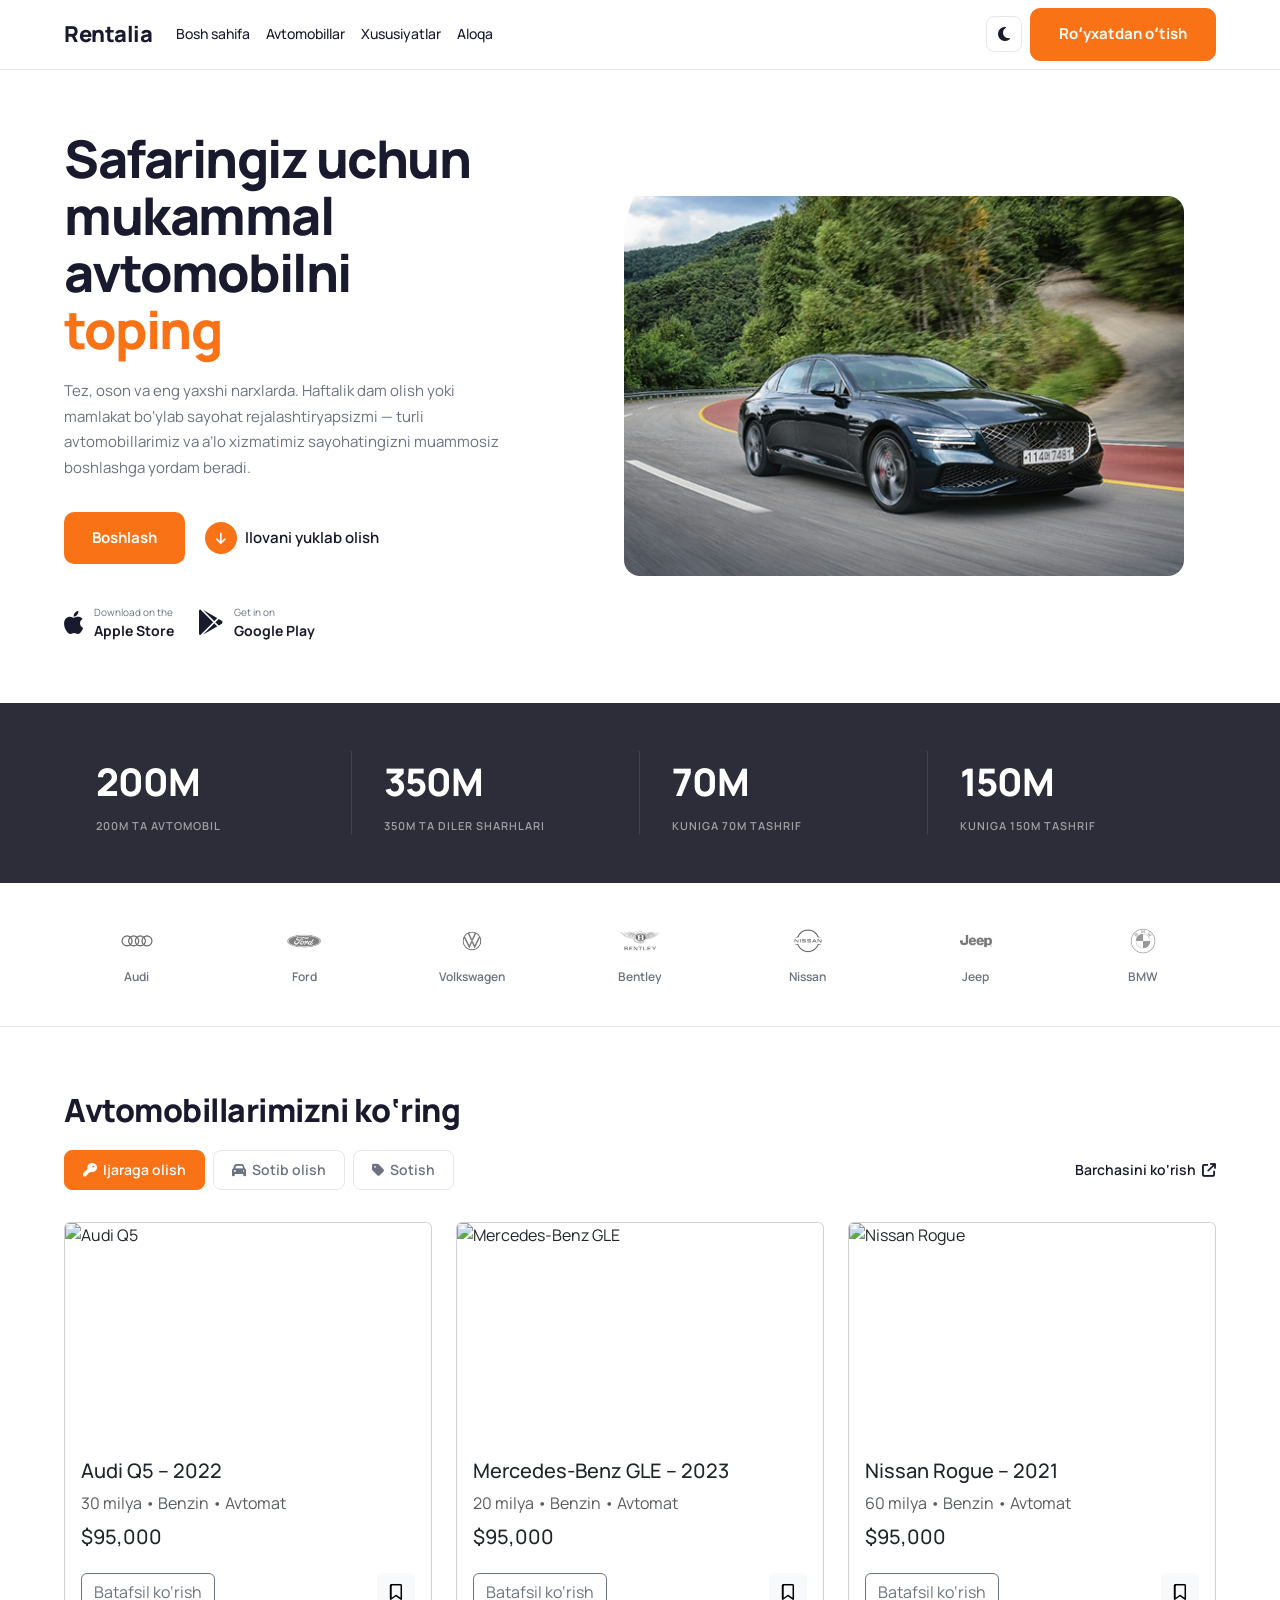
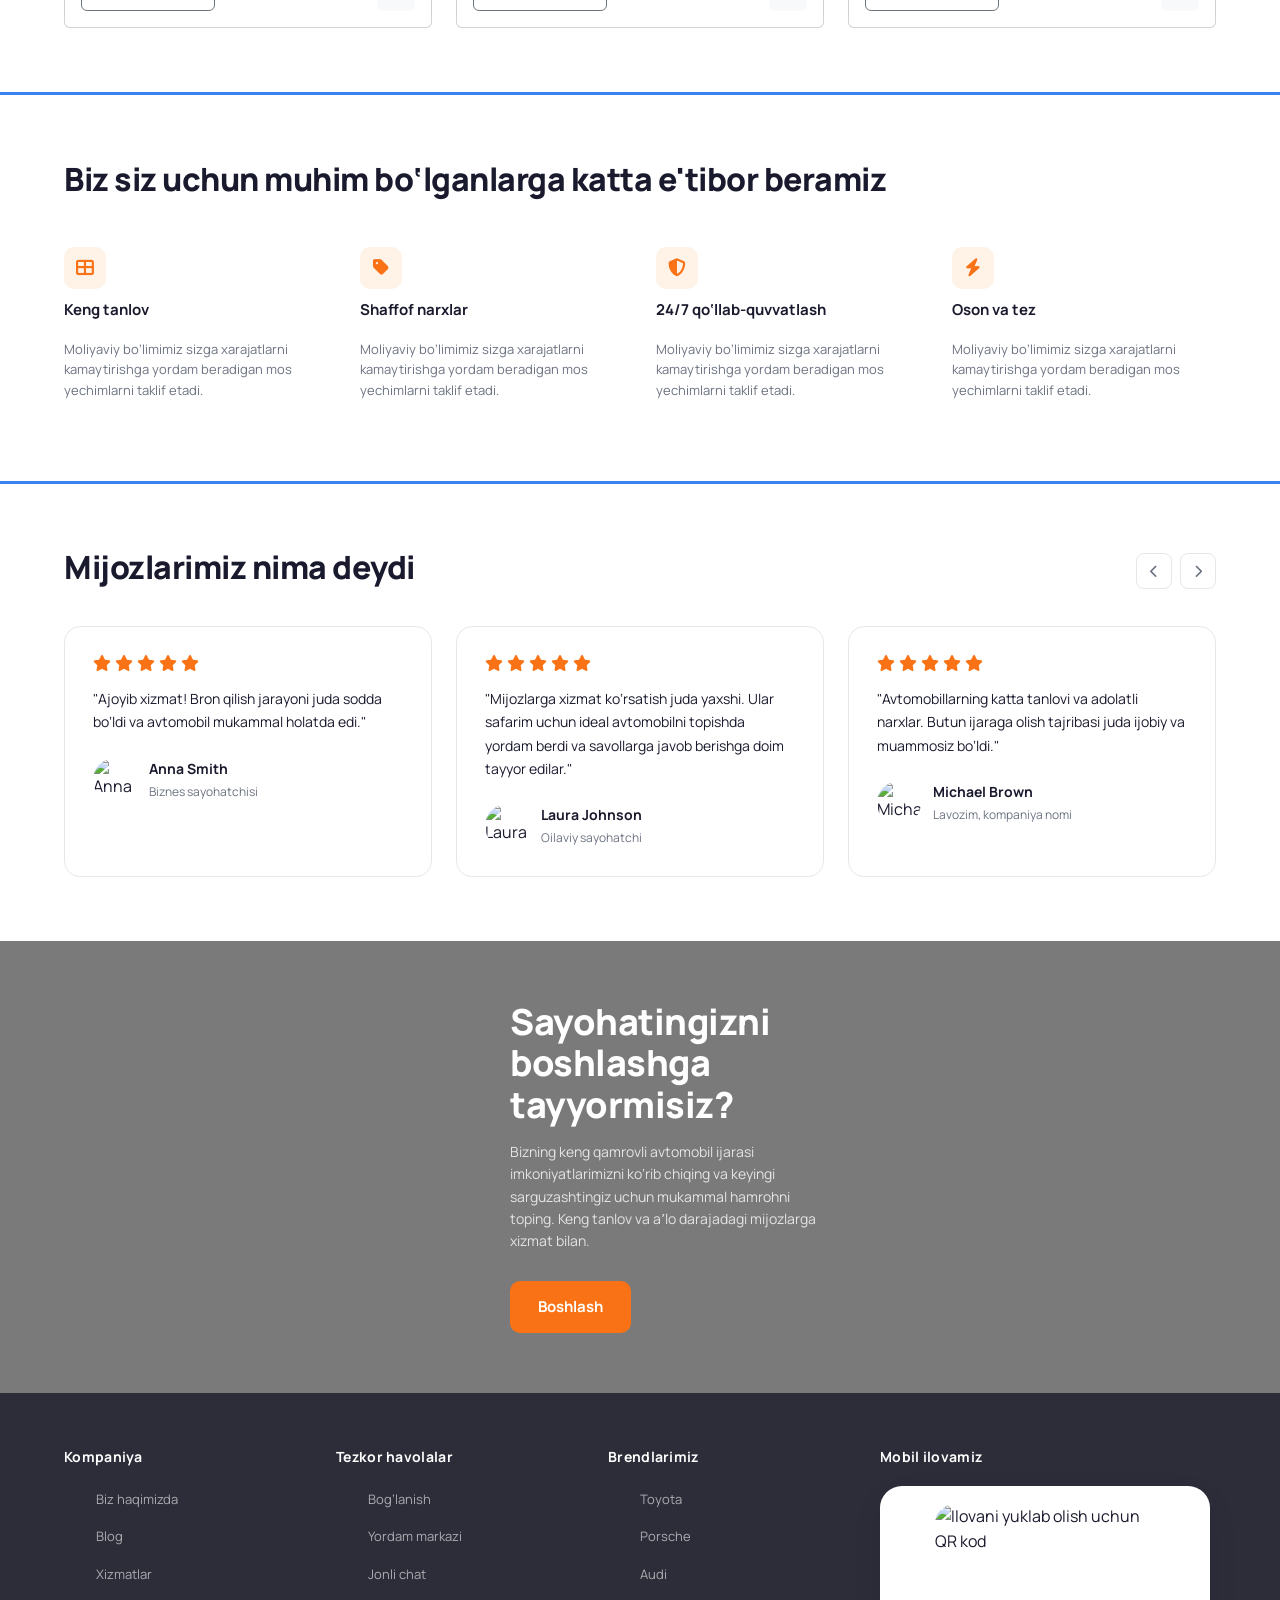
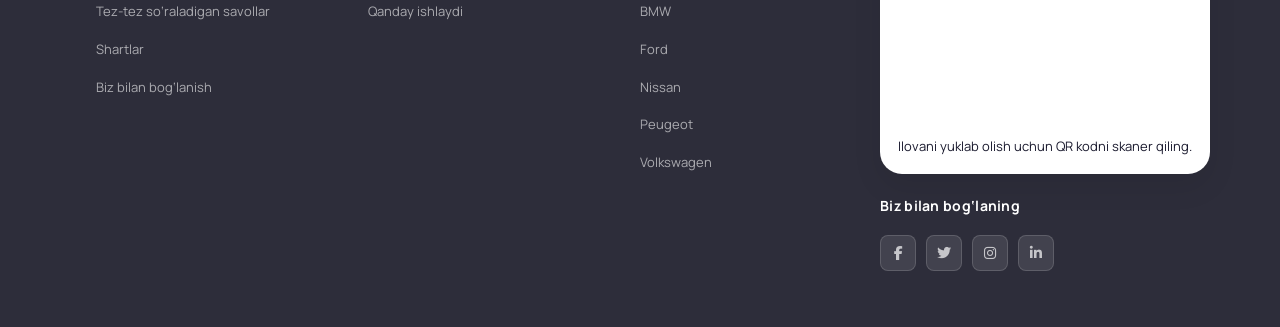
==== index.html @ aaf133b7 "Initial commit: Rentalia website with dark/light mode" ====
<!DOCTYPE html>
<html lang="uz">

<head>
  <meta charset="UTF-8" />
  <meta name="viewport" content="width=device-width, initial-scale=1.0" />
  <title>Rentalia — Safaringiz uchun mukammal avtomobilni toping</title>
  <link rel="stylesheet" href="https://cdn.jsdelivr.net/npm/bootstrap@5.3.2/dist/css/bootstrap.min.css" />
  <link href="https://fonts.googleapis.com/css2?family=Manrope:wght@400;500;600;700;800&display=swap"
    rel="stylesheet" />
  <link rel="stylesheet" href="https://cdnjs.cloudflare.com/ajax/libs/font-awesome/6.5.0/css/all.min.css" />
  <link rel="stylesheet" href="./main.css" />
  <script>
    (function () {
      var t = localStorage.getItem('theme') || 'light';
      document.documentElement.setAttribute('data-theme', t);
    })();
  </script>
</head>

<body>


  <nav class="navbar navbar-expand-lg navbar-light bg-white sticky-top">
    <div class="container nav-container">
      <a class="navbar-brand logo" href="./index.html">Rentalia</a>
      <button class="navbar-toggler" type="button" data-bs-toggle="collapse" data-bs-target="#mainNavbar"
        aria-controls="mainNavbar" aria-expanded="false" aria-label="Toggle navigation">
        <span class="navbar-toggler-icon"></span>
      </button>

      <div class="collapse navbar-collapse" id="mainNavbar">
        <ul class="navbar-nav me-auto mb-2 mb-lg-0">
          <li class="nav-item"><a class="nav-link" href="#">Bosh sahifa</a></li>
          <li class="nav-item"><a class="nav-link" href="#">Avtomobillar</a></li>
          <li class="nav-item"><a class="nav-link" href="#">Xususiyatlar</a></li>
          <li class="nav-item"><a class="nav-link" href="#">Aloqa</a></li>
        </ul>
        <div class="d-flex align-items-center gap-2">
          <button id="themeToggle" class="theme-toggle" aria-label="Mavzuni o'zgartirish">
            <i class="fas fa-moon"></i>
          </button>
          <a href="./register.html" class="btn btn-primary btn-signup">Roʻyxatdan oʻtish</a>
        </div>
      </div>
    </div>
  </nav>

  <section class="hero">
    <div class="hero-container">

      <div class="hero-text">
        <h1>Safaringiz uchun<br />mukammal avtomobilni<br /><span>toping</span></h1>
        <p>Tez, oson va eng yaxshi narxlarda. Haftalik dam olish yoki mamlakat bo‘ylab sayohat rejalashtiryapsizmi —
          turli
          avtomobillarimiz va a’lo xizmatimiz sayohatingizni muammosiz boshlashga yordam beradi.</p>
        <div class="hero-btns">
          <a href="#" class="btn-primary">Boshlash</a>
          <a href="#" class="btn-ghost"><i class="fas fa-arrow-down"></i> Ilovani yuklab olish</a>
        </div>
        <div class="store-badges">
          <a href="#" class="store-badge">
            <i class="fab fa-apple"></i>
            <div>
              <span class="badge-small">Download on the</span>
              <span class="badge-big">Apple Store</span>
            </div>
          </a>
          <a href="#" class="store-badge">
            <i class="fab fa-google-play"></i>
            <div>
              <span class="badge-small">Get in on</span>
              <span class="badge-big">Google Play</span>
            </div>
          </a>
        </div>
      </div>
      <div class="hero-image">
        <img src="./Hero Image.png" alt="Car on road" />
      </div>
    </div>
  </section>


  <section class="stats">
    <div class="stats-container">
      <div class="stat-item">

        <span class="stat-num">200M</span>
        <span class="stat-label">200M ta avtomobil</span>
      </div>
      <div class="stat-item">
        <span class="stat-num">350M</span>
        <span class="stat-label">350M ta diler sharhlari</span>
      </div>
      <div class="stat-item">
        <span class="stat-num">70M</span>
        <span class="stat-label">Kuniga 70M tashrif</span>
      </div>
      <div class="stat-item">
        <span class="stat-num">150M</span>
        <span class="stat-label">Kuniga 150M tashrif</span>
      </div>
    </div>
  </section>


  <section class="brands">
    <div class="brands-container">
      <div class="brand-item">
        <img src="./brand1.jpg (3).png" alt="Audi" />
        <span>Audi</span>
      </div>
      <div class="brand-item">
        <img src="./brand3.jpg.png" alt="Ford" />
        <span>Ford</span>
      </div>
     
      <div class="brand-item">
        <img src="./brand6.jpg.png" alt="Volkswagen" />
        <span>Volkswagen</span>
      </div>
      <div class="brand-item">
        <img src="./brand7.jpg.png" alt="Bentley" />
        <span>Bentley</span>
      </div>
      <div class="brand-item">
        <img src="./brand8.jpg.png" alt="Nissan" />
        <span>Nissan</span>
      </div>
      <div class="brand-item">
        <img src="./brand9.jpg.png" alt="Jeep" />
        <span>Jeep</span>
      </div>
      <div class="brand-item">
        <img src="./brand2.jpg.png" alt="BMW" />
        <span>BMW</span>
      </div>
    </div>
  </section>

  <section class="vehicles">
    <div class="vehicles-container">
      <div class="vehicles-header">
        <h2>Avtomobillarimizni ko‘ring</h2>
        <div class="vehicles-controls">
          <div class="tab-group">
            <button class="tab active"><i class="fas fa-key"></i> Ijaraga olish</button>
            <button class="tab"><i class="fas fa-car"></i> Sotib olish</button>
            <button class="tab"><i class="fas fa-tag"></i> Sotish</button>
          </div>
          <a href="#" class="view-all">Barchasini ko‘rish <i class="fas fa-arrow-up-right-from-square"></i></a>
        </div>
      </div>

      <div id="carsCarousel" class="carousel slide" data-bs-ride="carousel">
        <div class="carousel-inner">
          <div class="carousel-item active">
            <div class="row gx-4">
              <div class="col-md-4">
                <div class="card">
                  <img src="https://images.unsplash.com/photo-1541899481282-d53bffe3c35d?w=800&q=80"
                    class="card-img-top" alt="Audi Q5">
                  <div class="card-body">
                    <h5 class="card-title">Audi Q5 – 2022</h5>
                    <p class="text-muted mb-2">30 milya • Benzin • Avtomat</p>
                    <p class="h5 text-dark">$95,000</p>
                    <div class="d-flex justify-content-between align-items-center mt-3 card-actions">
                      <button class="btn btn-outline-secondary" data-bs-toggle="modal"
                        data-bs-target="#modal-car-1">Batafsil ko‘rish</button>
                      <button class="btn btn-light"><i class="far fa-bookmark"></i></button>
                    </div>
                  </div>
                </div>
              </div>
              <div class="col-md-4">
                <div class="card">
                  <img src="https://images.unsplash.com/photo-1555215695-3004980ad54e?w=800&q=80" class="card-img-top"
                    alt="Mercedes-Benz GLE">
                  <div class="card-body">
                    <h5 class="card-title">Mercedes-Benz GLE – 2023</h5>
                    <p class="text-muted mb-2">20 milya • Benzin • Avtomat</p>
                    <p class="h5 text-dark">$95,000</p>
                    <div class="d-flex justify-content-between align-items-center mt-3 card-actions">
                      <button class="btn btn-outline-secondary" data-bs-toggle="modal"
                        data-bs-target="#modal-car-2">Batafsil ko‘rish</button>
                      <button class="btn btn-light"><i class="far fa-bookmark"></i></button>
                    </div>
                  </div>
                </div>
              </div>
              <div class="col-md-4">
                <div class="card">
                  <img src="https://images.unsplash.com/photo-1609521263047-f8f205293f24?w=800&q=80"
                    class="card-img-top" alt="Nissan Rogue">
                  <div class="card-body">
                    <h5 class="card-title">Nissan Rogue – 2021</h5>
                    <p class="text-muted mb-2">60 milya • Benzin • Avtomat</p>
                    <p class="h5 text-dark">$95,000</p>
                    <div class="d-flex justify-content-between align-items-center mt-3 card-actions">
                      <button class="btn btn-outline-secondary" data-bs-toggle="modal"
                        data-bs-target="#modal-car-3">Batafsil ko‘rish</button>
                      <button class="btn btn-light"><i class="far fa-bookmark"></i></button>
                    </div>
                  </div>
                </div>
              </div>
            </div>
          </div>

          <div class="carousel-item">
            <div class="row gx-4">
              <div class="col-md-4">
                <div class="card">
                  <img src="https://images.unsplash.com/photo-1580273916550-e323be2ae537?w=800&q=80"
                    class="card-img-top" alt="Honda Civic">
                  <div class="card-body">
                    <h5 class="card-title">Honda Civic – 2022</h5>
                    <p class="text-muted mb-2">20 milya • Benzin • Avtomat</p>
                    <p class="h5 text-dark">$95,000</p>
                    <div class="d-flex justify-content-between align-items-center mt-3 card-actions">
                      <button class="btn btn-outline-secondary" data-bs-toggle="modal"
                        data-bs-target="#modal-car-4">Batafsil ko‘rish</button>
                      <button class="btn btn-light"><i class="far fa-bookmark"></i></button>
                    </div>
                  </div>
                </div>
              </div>
              <div class="col-md-4">
                <div class="card">
                  <img src="https://images.unsplash.com/photo-1533473359331-0135ef1b58bf?w=800&q=80"
                    class="card-img-top" alt="Mazda CX-5">
                  <div class="card-body">
                    <h5 class="card-title">Mazda CX-5 – 2022</h5>
                    <p class="text-muted mb-2">50 milya • Benzin • Avtomat</p>
                    <p class="h5 text-dark">$95,000</p>
                    <div class="d-flex justify-content-between align-items-center mt-3 card-actions">
                      <button class="btn btn-outline-secondary" data-bs-toggle="modal"
                        data-bs-target="#modal-car-5">Batafsil ko‘rish</button>
                      <button class="btn btn-light"><i class="far fa-bookmark"></i></button>
                    </div>
                  </div>
                </div>
              </div>
              <div class="col-md-4">
                <div class="card">
                  <img src="https://images.unsplash.com/photo-1494976388531-d1058494cdd8?w=800&q=80"
                    class="card-img-top" alt="Ford Mustang">
                  <div class="card-body">
                    <h5 class="card-title">Ford Mustang – 2023</h5>
                    <p class="text-muted mb-2">30 milya • Benzin • Avtomat</p>
                    <p class="h5 text-dark">$95,000</p>
                    <div class="d-flex justify-content-between align-items-center mt-3 card-actions">
                      <button class="btn btn-outline-secondary" data-bs-toggle="modal"
                        data-bs-target="#modal-car-6">Batafsil ko‘rish</button>
                      <button class="btn btn-light"><i class="far fa-bookmark"></i></button>
                    </div>
                  </div>
                </div>
              </div>
            </div>
          </div>
        </div>
        <button class="carousel-control-prev" type="button" data-bs-target="#carsCarousel" data-bs-slide="prev">
          <span class="carousel-control-prev-icon" aria-hidden="true"></span>
          <span class="visually-hidden">Oldingi</span>
        </button>
        <button class="carousel-control-next" type="button" data-bs-target="#carsCarousel" data-bs-slide="next">
          <span class="carousel-control-next-icon" aria-hidden="true"></span>
          <span class="visually-hidden">Keyingi</span>
        </button>
      </div>

      <!-- Modals for car details -->
      <div class="modal fade" id="modal-car-1" tabindex="-1" aria-hidden="true">
        <div class="modal-dialog modal-dialog-centered">
          <div class="modal-content">
            <div class="modal-header">
              <h5 class="modal-title">Audi Q5 – 2022</h5>
              <button type="button" class="btn-close" data-bs-dismiss="modal" aria-label="Close"></button>
            </div>
            <div class="modal-body">
              <img src="https://images.unsplash.com/photo-1541899481282-d53bffe3c35d?w=1200&q=80" class="img-fluid mb-3"
                alt="Audi Q5">
              <p>[Avtomobil] haqida batafsil ma'lumot. Xususiyatlari, texnik tavsifi va ijaraga/ narxga oid variantlar
                bu yerga joylashtiriladi.</p>
            </div>
            <div class="modal-footer">
              <button type="button" class="btn btn-secondary" data-bs-dismiss="modal">Yopish</button>
              <a href="#" class="btn btn-primary">Hoziroq bron qiling</a>
            </div>
          </div>
        </div>
      </div>

      <div class="modal fade" id="modal-car-2" tabindex="-1" aria-hidden="true">
        <div class="modal-dialog modal-dialog-centered">
          <div class="modal-content">
            <div class="modal-header">
              <h5 class="modal-title">Mercedes-Benz GLE – 2023</h5>
              <button type="button" class="btn-close" data-bs-dismiss="modal" aria-label="Close"></button>
            </div>
            <div class="modal-body">
              <img src="https://images.unsplash.com/photo-1555215695-3004980ad54e?w=1200&q=80" class="img-fluid mb-3"
                alt="Mercedes-Benz GLE">
              <p>Mercedes-Benz GLE haqida batafsil ma'lumot.</p>
            </div>
            <div class="modal-footer">
              <button type="button" class="btn btn-secondary" data-bs-dismiss="modal">Yopish</button>
              <a href="#" class="btn btn-primary">Hoziroq bron qiling</a>
            </div>
          </div>
        </div>
      </div>

      <div class="modal fade" id="modal-car-3" tabindex="-1" aria-hidden="true">
        <div class="modal-dialog modal-dialog-centered">
          <div class="modal-content">
            <div class="modal-header">
              <h5 class="modal-title">Nissan Rogue – 2021</h5>
              <button type="button" class="btn-close" data-bs-dismiss="modal" aria-label="Close"></button>
            </div>
            <div class="modal-body">
              <img src="https://images.unsplash.com/photo-1609521263047-f8f205293f24?w=1200&q=80" class="img-fluid mb-3"
                alt="Nissan Rogue">
              <p>Nissan Rogue haqida batafsil ma'lumot.</p>
            </div>
            <div class="modal-footer">
              <button type="button" class="btn btn-secondary" data-bs-dismiss="modal">Yopish</button>
              <a href="#" class="btn btn-primary">Hoziroq bron qiling</a>
            </div>
          </div>
        </div>
      </div>

      <div class="modal fade" id="modal-car-4" tabindex="-1" aria-hidden="true">
        <div class="modal-dialog modal-dialog-centered">
          <div class="modal-content">
            <div class="modal-header">
              <h5 class="modal-title">Honda Civic – 2022</h5>
              <button type="button" class="btn-close" data-bs-dismiss="modal" aria-label="Close"></button>
            </div>
            <div class="modal-body">
              <img src="https://images.unsplash.com/photo-1580273916550-e323be2ae537?w=1200&q=80" class="img-fluid mb-3"
                alt="Honda Civic">
              <p>Honda Civic haqida batafsil ma'lumot.</p>
            </div>
            <div class="modal-footer">
              <button type="button" class="btn btn-secondary" data-bs-dismiss="modal">Yopish</button>
              <a href="#" class="btn btn-primary">Hoziroq bron qiling</a>
            </div>
          </div>
        </div>
      </div>

      <div class="modal fade" id="modal-car-5" tabindex="-1" aria-hidden="true">
        <div class="modal-dialog modal-dialog-centered">
          <div class="modal-content">
            <div class="modal-header">
              <h5 class="modal-title">Mazda CX-5 – 2022</h5>
              <button type="button" class="btn-close" data-bs-dismiss="modal" aria-label="Close"></button>
            </div>
            <div class="modal-body">
              <img src="https://images.unsplash.com/photo-1533473359331-0135ef1b58bf?w=1200&q=80" class="img-fluid mb-3"
                alt="Mazda CX-5">
              <p>Mazda CX-5 haqida batafsil ma'lumot.</p>
            </div>
            <div class="modal-footer">
              <button type="button" class="btn btn-secondary" data-bs-dismiss="modal">Yopish</button>
              <a href="#" class="btn btn-primary">Hoziroq bron qiling</a>
            </div>
          </div>
        </div>
      </div>

      <div class="modal fade" id="modal-car-6" tabindex="-1" aria-hidden="true">
        <div class="modal-dialog modal-dialog-centered">
          <div class="modal-content">
            <div class="modal-header">
              <h5 class="modal-title">Ford Mustang – 2023</h5>
              <button type="button" class="btn-close" data-bs-dismiss="modal" aria-label="Close"></button>
            </div>
            <div class="modal-body">
              <img src="https://images.unsplash.com/photo-1494976388531-d1058494cdd8?w=1200&q=80" class="img-fluid mb-3"
                alt="Ford Mustang">
              <p>Ford Mustang haqida batafsil ma'lumot.</p>
            </div>
            <div class="modal-footer">
              <button type="button" class="btn btn-secondary" data-bs-dismiss="modal">Yopish</button>
              <a href="#" class="btn btn-primary">Hoziroq bron qiling</a>
            </div>
          </div>
        </div>
      </div>
    </div>
  </section>


  <section class="features">
    <div class="features-container">
      <h2>Biz siz uchun muhim bo‘lganlarga katta e'tibor beramiz</h2>
      <div class="features-grid">
        <div class="feature-item">
          <div class="feature-icon"><i class="fas fa-th-large"></i></div>
          <h4>Keng tanlov</h4>
          <p>Moliyaviy bo‘limimiz sizga xarajatlarni kamaytirishga yordam beradigan mos yechimlarni taklif etadi.</p>
        </div>
        <div class="feature-item">
          <div class="feature-icon"><i class="fas fa-tag"></i></div>
          <h4>Shaffof narxlar</h4>
          <p>Moliyaviy bo‘limimiz sizga xarajatlarni kamaytirishga yordam beradigan mos yechimlarni taklif etadi.</p>
        </div>
        <div class="feature-item">
          <div class="feature-icon"><i class="fas fa-shield-alt"></i></div>
          <h4>24/7 qo‘llab-quvvatlash</h4>
          <p>Moliyaviy bo‘limimiz sizga xarajatlarni kamaytirishga yordam beradigan mos yechimlarni taklif etadi.</p>
        </div>
        <div class="feature-item">
          <div class="feature-icon"><i class="fas fa-bolt"></i></div>
          <h4>Oson va tez</h4>
          <p>Moliyaviy bo‘limimiz sizga xarajatlarni kamaytirishga yordam beradigan mos yechimlarni taklif etadi.</p>
        </div>
      </div>
    </div>
  </section>


  <section class="testimonials">
    <div class="testimonials-container">
      <div class="test-header">
        <h2>Mijozlarimiz nima deydi</h2>
        <div class="test-nav">
          <button class="test-btn"><i class="fas fa-chevron-left"></i></button>
          <button class="test-btn"><i class="fas fa-chevron-right"></i></button>
        </div>
      </div>
      <div class="test-grid">
        <div class="test-card">
          <div class="stars">
            <i class="fas fa-star"></i><i class="fas fa-star"></i><i class="fas fa-star"></i><i
              class="fas fa-star"></i><i class="fas fa-star"></i>
          </div>
          <p>"Ajoyib xizmat! Bron qilish jarayoni juda sodda bo‘ldi va avtomobil mukammal holatda edi."</p>
          <div class="test-author">
            <img src="https://randomuser.me/api/portraits/women/44.jpg" alt="Anna Smith" />
            <div>
              <span class="author-name">Anna Smith</span>
              <span class="author-role">Biznes sayohatchisi</span>
            </div>
          </div>
        </div>
        <div class="test-card">
          <div class="stars">
            <i class="fas fa-star"></i><i class="fas fa-star"></i><i class="fas fa-star"></i><i
              class="fas fa-star"></i><i class="fas fa-star"></i>
          </div>
          <p>"Mijozlarga xizmat ko‘rsatish juda yaxshi. Ular safarim uchun ideal avtomobilni topishda yordam berdi va
            savollarga javob berishga doim tayyor edilar."</p>
          <div class="test-author">
            <img src="https://randomuser.me/api/portraits/women/68.jpg" alt="Laura Johnson" />
            <div>
              <span class="author-name">Laura Johnson</span>
              <span class="author-role">Oilaviy sayohatchi</span>
            </div>
          </div>
        </div>
        <div class="test-card">
          <div class="stars">
            <i class="fas fa-star"></i><i class="fas fa-star"></i><i class="fas fa-star"></i><i
              class="fas fa-star"></i><i class="fas fa-star"></i>
          </div>
          <p>"Avtomobillarning katta tanlovi va adolatli narxlar. Butun ijaraga olish tajribasi juda ijobiy va muammosiz
            bo‘ldi."</p>
          <div class="test-author">
            <img src="https://randomuser.me/api/portraits/men/32.jpg" alt="Michael Brown" />
            <div>
              <span class="author-name">Michael Brown</span>
              <span class="author-role">Lavozim, kompaniya nomi</span>
            </div>
          </div>
        </div>
      </div>
    </div>
  </section>


  <section class="cta-banner">
    <div class="cta-overlay">
      <div class="cta-content">
        <h2>Sayohatingizni boshlashga<br />tayyormisiz?</h2>
        <p>Bizning keng qamrovli avtomobil ijarasi imkoniyatlarimizni ko‘rib chiqing va keyingi sarguzashtingiz uchun
          mukammal
          hamrohni toping. Keng tanlov va aʼlo darajadagi mijozlarga xizmat bilan.</p>
        <a href="#" class="btn-primary">Boshlash</a>
      </div>
    </div>
  </section>


  <footer class="footer">
    <div class="footer-container">
      <div class="footer-col">
        <h4>Kompaniya</h4>
        <ul>
          <li><a href="#">Biz haqimizda</a></li>
          <li><a href="#">Blog</a></li>
          <li><a href="#">Xizmatlar</a></li>
          <li><a href="#">Tez-tez so‘raladigan savollar</a></li>
          <li><a href="#">Shartlar</a></li>
          <li><a href="#">Biz bilan bog‘lanish</a></li>
        </ul>
      </div>
      <div class="footer-col">
        <h4>Tezkor havolalar</h4>
        <ul>
          <li><a href="#">Bog‘lanish</a></li>
          <li><a href="#">Yordam markazi</a></li>
          <li><a href="#">Jonli chat</a></li>
          <li><a href="#">Qanday ishlaydi</a></li>
        </ul>
      </div>
      <div class="footer-col">
        <h4>Brendlarimiz</h4>
        <ul>
          <li><a href="#">Toyota</a></li>
          <li><a href="#">Porsche</a></li>
          <li><a href="#">Audi</a></li>
          <li><a href="#">BMW</a></li>
          <li><a href="#">Ford</a></li>
          <li><a href="#">Nissan</a></li>
          <li><a href="#">Peugeot</a></li>
          <li><a href="#">Volkswagen</a></li>
        </ul>
      </div>
      <div class="footer-col">
        <h4>Mobil ilovamiz</h4>
        <div class="footer-qr">
          <img src="https://api.qrserver.com/v1/create-qr-code/?size=220x220&data=https://rentalia.uz"
            alt="Ilovani yuklab olish uchun QR kod" data-bs-toggle="modal" data-bs-target="#qrModal" />
          <p>Ilovani yuklab olish uchun QR kodni skaner qiling.</p>
        </div>
        <h4 class="connect-title">Biz bilan bog‘laning</h4>
        <div class="social-icons">
          <a href="#"><i class="fab fa-facebook-f"></i></a>
          <a href="#"><i class="fab fa-twitter"></i></a>
          <a href="#"><i class="fab fa-instagram"></i></a>
          <a href="#"><i class="fab fa-linkedin-in"></i></a>
        </div>
      </div>
    </div>
  </footer>

  <div class="modal fade" id="qrModal" tabindex="-1" aria-hidden="true">
    <div class="modal-dialog modal-dialog-centered qr-modal-dialog">
      <div class="modal-content qr-modal">
        <div class="modal-header justify-content-center border-0 pt-4">
          <h5 class="modal-title">Ilovani yuklab olish</h5>
          <button type="button" class="btn-close" data-bs-dismiss="modal" aria-label="Yopish"></button>
        </div>
        <div class="modal-body text-center qr-modal-body">
          <img src="https://api.qrserver.com/v1/create-qr-code/?size=300x300&data=https://rentalia.uz"
            alt="Ilovani yuklab olish uchun QR kod" class="img-fluid qr-modal-img" />
        </div>
      </div>
    </div>
  </div>

  <script src="https://cdn.jsdelivr.net/npm/bootstrap@5.3.2/dist/js/bootstrap.bundle.min.js"></script>
  <script>
    (function () {
      var btn = document.getElementById('themeToggle');
      var html = document.documentElement;

      function setIcon(theme) {
        btn.querySelector('i').className = theme === 'dark' ? 'fas fa-sun' : 'fas fa-moon';
      }

      setIcon(html.getAttribute('data-theme') || 'light');

      btn.addEventListener('click', function () {
        var next = html.getAttribute('data-theme') === 'dark' ? 'light' : 'dark';
        html.setAttribute('data-theme', next);
        localStorage.setItem('theme', next);
        setIcon(next);
      });
    })();
  </script>

</body>

</html>
---- main.css ----
/* ============================
   GLOBAL RESET & VARIABLES
   ============================ */
*,
*::before,
*::after {
  box-sizing: border-box;
  margin: 0;
  padding: 0;
}

:root {
  --orange: #f97316;
  --orange-dark: #ea6c0a;
  --dark: #1a1a2e;
  --dark-bg: #2d2d3a;
  --gray-bg: #3a3a4a;
  --text: #1a1a2e;
  --text-light: #6b7280;
  --text-white: #ffffff;
  --border: #e5e7eb;
  --white: #ffffff;
  --font: "Manrope", sans-serif;
}

[data-theme="dark"] {
  --white: #0f172a;
  --text: #e2e8f0;
  --text-light: #94a3b8;
  --border: #334155;
  --dark-bg: #1e293b;
  --dark: #e2e8f0;
  color-scheme: dark;
}

/* Smooth theme transitions */
body,
.navbar,
.card,
.modal-content,
.test-card,
.tab,
.footer-qr,
.qr-modal,
.qr-modal-body {
  transition: background-color 0.25s ease, color 0.25s ease, border-color 0.25s ease;
}

html {
  scroll-behavior: smooth;
}

body {
  font-family: var(--font);
  color: var(--text);
  background: var(--white);
  line-height: 1.6;
}

a {
  text-decoration: none;
  color: inherit;
}

ul {
  list-style: none;
}

img {
  display: block;
  max-width: 100%;
}

/* ============================
   NAVBAR
   ============================ */
.navbar {
  position: sticky;
  top: 0;
  z-index: 100;
  background: var(--white);
  border-bottom: 1px solid var(--border);
}

.nav-container {
  max-width: 1200px;
  margin: 0 auto;
  padding: 0 24px;
  /* allow Bootstrap to handle layout and sizing */
}

/* Brand */
.navbar-brand,
.logo {
  font-size: 22px;
  font-weight: 800;
  color: var(--text);
  letter-spacing: -0.5px;
}

/* Bootstrap nav-link overrides to match design */
.navbar .nav-link {
  font-size: 14px;
  font-weight: 500;
  color: var(--text) !important;
  transition: color 0.2s;
}

.navbar .nav-link:hover {
  color: var(--orange) !important;
}

/* Action buttons in navbar */
.btn-login {
  font-size: 14px;
  font-weight: 600;
  color: var(--text);
  padding: 6px 12px;
}

.btn-login:hover {
  color: var(--orange);
  text-decoration: none;
}

.btn-signup {
  background: var(--orange);
  border-color: var(--orange);
  color: var(--white);
  font-size: 14px;
  font-weight: 700;
  padding: 8px 20px;
  border-radius: 8px;
}

.btn-signup:hover {
  background: var(--orange-dark);
  border-color: var(--orange-dark);
}

/* ============================
   HERO
   ============================ */
.hero {
  padding: 60px 0 0;
  background: var(--white);
}

.hero-container {
  max-width: 1200px;
  margin: 0 auto;
  padding: 0 24px;
  display: flex;
  align-items: center;
  gap: 40px;
}

.hero-text {
  flex: 1;
  max-width: 520px;
}

.hero-text h1 {
  font-size: 52px;
  font-weight: 800;
  line-height: 1.1;
  color: var(--text);
  letter-spacing: -1.5px;
  margin-bottom: 20px;
}

.hero-text h1 span {
  color: var(--orange);
}

.hero-text p {
  font-size: 15px;
  color: var(--text-light);
  line-height: 1.7;
  margin-bottom: 32px;
  max-width: 440px;
}

.hero-btns {
  display: flex;
  align-items: center;
  gap: 20px;
  margin-bottom: 40px;
}

.btn-primary {
  background: var(--orange);
  color: var(--white);
  font-size: 15px;
  font-weight: 700;
  padding: 14px 28px;
  border-radius: 10px;
  transition: background 0.2s;
  display: inline-block;
}

.btn-primary:hover {
  background: var(--orange-dark);
}

.btn-ghost {
  display: flex;
  align-items: center;
  gap: 8px;
  font-size: 15px;
  font-weight: 600;
  color: var(--text);
}

.btn-ghost i {
  background: var(--orange);
  color: var(--white);
  width: 32px;
  height: 32px;
  border-radius: 50%;
  display: flex;
  align-items: center;
  justify-content: center;
  font-size: 13px;
}

.store-badges {
  display: flex;
  gap: 24px;
}

.store-badge {
  display: flex;
  align-items: center;
  gap: 10px;
  color: var(--text);
  transition: opacity 0.2s;
}

.store-badge:hover {
  opacity: 0.7;
}

.store-badge i {
  font-size: 26px;
  color: var(--text);
}

.store-badge div {
  display: flex;
  flex-direction: column;
}

.badge-small {
  font-size: 10px;
  color: var(--text-light);
}

.badge-big {
  font-size: 14px;
  font-weight: 700;
  color: var(--text);
}

.hero-image {
  flex: 1;
  max-width: 560px;
}

.hero-image img {
  width: 100%;
  height: 380px;
  object-fit: cover;
  border-radius: 16px;
}

/* ============================
   STATS
   ============================ */
.stats {
  background: var(--dark-bg);
  margin-top: 60px;
}

.stats-container {
  max-width: 1200px;
  margin: 0 auto;
  padding: 48px 24px;
  display: grid;
  grid-template-columns: repeat(4, 1fr);
  gap: 0;
}

.stat-item {
  display: flex;
  flex-direction: column;
  gap: 6px;
  padding: 0 32px;
  border-right: 1px solid rgba(255, 255, 255, 0.1);
}

.stat-item:last-child {
  border-right: none;
}

.stat-num {
  font-size: 38px;
  font-weight: 800;
  color: var(--white);
  letter-spacing: -1px;
}

.stat-label {
  font-size: 11px;
  font-weight: 600;
  color: rgba(255, 255, 255, 0.55);
  letter-spacing: 1px;
  text-transform: uppercase;
}

/* ============================
   BRANDS
   ============================ */
.brands {
  padding: 40px 0;
  border-bottom: 1px solid var(--border);
}

.brands-container {
  max-width: 1200px;
  margin: 0 auto;
  padding: 0 24px;
  display: flex;
  align-items: center;
  justify-content: space-between;
  gap: 16px;
  flex-wrap: wrap;
}

.brand-item {
  display: flex;
  flex-direction: column;
  align-items: center;
  gap: 8px;
  flex: 0 1 145px;
  min-width: 130px;
  max-width: 180px;
}

.brand-item img {
  height: 36px;
  width: auto;
  object-fit: contain;
  filter: grayscale(100%);
  opacity: 0.6;
  transition: all 0.2s;
}

.brand-item:hover img {
  filter: grayscale(0%);
  opacity: 1;
}

.brand-item span {
  font-size: 12px;
  font-weight: 600;
  color: var(--text-light);
}

/* ============================
   VEHICLES
   ============================ */
.vehicles {
  padding: 64px 0;
}

.vehicles-container {
  max-width: 1200px;
  margin: 0 auto;
  padding: 0 24px;
}

.vehicles-header {
  margin-bottom: 32px;
}

.vehicles-header h2 {
  font-size: 32px;
  font-weight: 800;
  color: var(--text);
  margin-bottom: 20px;
  letter-spacing: -0.5px;
}

.vehicles-controls {
  display: flex;
  align-items: center;
  justify-content: space-between;
  gap: 12px;
  flex-wrap: wrap;
}

.tab-group {
  display: flex;
  gap: 8px;
  flex-wrap: wrap;
  justify-content: center;
}

.tab {
  display: flex;
  align-items: center;
  gap: 6px;
  padding: 8px 18px;
  border-radius: 8px;
  font-size: 14px;
  font-weight: 600;
  border: 1px solid var(--border);
  background: var(--white);
  cursor: pointer;
  color: var(--text-light);
  transition: all 0.2s;
}

.tab.active {
  background: var(--orange);
  color: var(--white);
  border-color: var(--orange);
}

.tab:hover:not(.active) {
  border-color: var(--orange);
  color: var(--orange);
}

.view-all {
  font-size: 14px;
  font-weight: 600;
  color: var(--text);
  display: flex;
  align-items: center;
  gap: 6px;
  transition: color 0.2s;
}

.view-all:hover {
  color: var(--orange);
}

.cars-grid {
  display: grid;
  grid-template-columns: repeat(3, 1fr);
  gap: 24px;
}

/* ============================
   Bootstrap Card / Carousel fixes
   Ensure cards in carousel have equal height and images are consistent
   ============================ */
.carousel .card {
  height: 100%;
  display: flex;
  flex-direction: column;
}

.carousel .card-img-top {
  height: 220px;
  object-fit: cover;
}

.carousel .card-body {
  display: flex;
  flex-direction: column;
  flex: 1 1 auto;
}

.carousel .card-body .card-actions {
  margin-top: auto;
}

@media (max-width: 767px) {
  .carousel .card-img-top {
    height: 160px;
  }
}

/* Modal sizing: reduce default modal max-width for a smaller appearance */
.modal-dialog {
  max-width: 760px;
}

@media (max-width: 768px) {
  .modal-dialog {
    max-width: 92%;
    margin: 0 16px;
  }
}

@media (max-width: 400px) {
  .modal-dialog {
    max-width: 98%;
    margin: 0 8px;
  }
}

.qr-modal-dialog {
  max-width: 360px;
}

@media (max-width: 480px) {
  .qr-modal-dialog {
    max-width: 92%;
  }
}

.qr-modal {
  border: none;
  border-radius: 24px;
  overflow: hidden;
  box-shadow: 0 24px 60px rgba(15, 23, 42, 0.18);
}

.qr-modal-body {
  background: #fff;
  padding: 16px;
  padding-inline: 30px;
}

.qr-modal-img {
  width: 100%;
  height: auto;
  border-radius: 24px;
  object-fit: cover;
  border: 1px solid rgba(15, 23, 42, 0.08);
}

.car-card {
  border: 1px solid var(--border);
  border-radius: 16px;
  overflow: hidden;
  position: relative;
  background: var(--white);
  transition: box-shadow 0.2s;
}

.car-card:hover {
  box-shadow: 0 8px 32px rgba(0, 0, 0, 0.1);
}

.badge-tag {
  position: absolute;
  top: 12px;
  left: 12px;
  background: var(--white);
  color: var(--text);
  font-size: 11px;
  font-weight: 700;
  padding: 4px 10px;
  border-radius: 20px;
  z-index: 2;
  box-shadow: 0 2px 8px rgba(0, 0, 0, 0.12);
}

.car-img-wrap {
  position: relative;
}

.car-img-wrap img {
  width: 100%;
  height: 200px;
  object-fit: cover;
}

.bookmark {
  position: absolute;
  top: 12px;
  right: 12px;
  width: 32px;
  height: 32px;
  border-radius: 8px;
  border: 1px solid var(--border);
  background: var(--white);
  cursor: pointer;
  display: flex;
  align-items: center;
  justify-content: center;
  font-size: 14px;
  color: var(--text-light);
  transition: all 0.2s;
}

.bookmark:hover {
  color: var(--orange);
  border-color: var(--orange);
}

.car-info {
  padding: 16px 20px 20px;
}

.car-info h3 {
  font-size: 16px;
  font-weight: 700;
  color: var(--text);
  margin-bottom: 8px;
}

.car-meta {
  display: flex;
  align-items: center;
  gap: 6px;
  font-size: 13px;
  color: var(--text-light);
  margin-bottom: 10px;
}

.dot {
  color: var(--border);
}

.car-price {
  font-size: 20px;
  font-weight: 800;
  color: var(--text);
  margin-bottom: 10px;
  letter-spacing: -0.5px;
}

.view-details {
  font-size: 13px;
  font-weight: 600;
  color: var(--orange);
  display: flex;
  align-items: center;
  gap: 5px;
  transition: opacity 0.2s;
}

.view-details:hover {
  opacity: 0.75;
}

.pagination {
  display: flex;
  justify-content: center;
  gap: 8px;
  margin-top: 40px;
}

.page-btn {
  width: 36px;
  height: 36px;
  border-radius: 8px;
  border: 1px solid var(--border);
  background: var(--white);
  font-size: 14px;
  font-weight: 600;
  cursor: pointer;
  color: var(--text-light);
  transition: all 0.2s;
}

.page-btn.active,
.page-btn:hover {
  background: var(--orange);
  color: var(--white);
  border-color: var(--orange);
}

/* ============================
   FEATURES
   ============================ */
.features {
  padding: 64px 0;
  border-top: 3px solid #3b82f6;
  border-bottom: 3px solid #3b82f6;
}

.features-container {
  max-width: 1200px;
  margin: 0 auto;
  padding: 0 24px;
}

.features-container h2 {
  font-size: 32px;
  font-weight: 800;
  letter-spacing: -0.5px;
  margin-bottom: 48px;
  line-height: 1.25;
}

.features-grid {
  display: grid;
  grid-template-columns: repeat(4, 1fr);
  gap: 32px;
}

.feature-item {
  display: flex;
  flex-direction: column;
  gap: 12px;
}

.feature-icon {
  width: 42px;
  height: 42px;
  background: #fff3e8;
  border-radius: 10px;
  display: flex;
  align-items: center;
  justify-content: center;
  font-size: 18px;
  color: var(--orange);
}

.feature-item h4 {
  font-size: 15px;
  font-weight: 700;
  color: var(--text);
}

.feature-item p {
  font-size: 13px;
  color: var(--text-light);
  line-height: 1.6;
}

/* ============================
   TESTIMONIALS
   ============================ */
.testimonials {
  padding: 64px 0;
  background: var(--white);
}

.testimonials-container {
  max-width: 1200px;
  margin: 0 auto;
  padding: 0 24px;
}

.test-header {
  display: flex;
  align-items: center;
  justify-content: space-between;
  margin-bottom: 32px;
}

.test-header h2 {
  font-size: 32px;
  font-weight: 800;
  letter-spacing: -0.5px;
}

.test-nav {
  display: flex;
  gap: 8px;
}

.test-btn {
  width: 36px;
  height: 36px;
  border-radius: 8px;
  border: 1px solid var(--border);
  background: var(--white);
  cursor: pointer;
  font-size: 13px;
  color: var(--text-light);
  transition: all 0.2s;
  display: flex;
  align-items: center;
  justify-content: center;
}

.test-btn:hover {
  border-color: var(--orange);
  color: var(--orange);
}

.test-grid {
  display: grid;
  grid-template-columns: repeat(3, 1fr);
  gap: 24px;
}

.test-card {
  border: 1px solid var(--border);
  border-radius: 16px;
  padding: 28px;
  background: var(--white);
}

.stars {
  color: var(--orange);
  font-size: 16px;
  display: flex;
  gap: 4px;
  margin-bottom: 16px;
}

.test-card > p {
  font-size: 14px;
  color: var(--text);
  line-height: 1.65;
  margin-bottom: 24px;
}

.test-author {
  display: flex;
  align-items: center;
  gap: 12px;
}

.test-author img {
  width: 44px;
  height: 44px;
  border-radius: 50%;
  object-fit: cover;
}

.test-author div {
  display: flex;
  flex-direction: column;
  gap: 2px;
}

.author-name {
  font-size: 14px;
  font-weight: 700;
  color: var(--text);
}

.author-role {
  font-size: 12px;
  color: var(--text-light);
}

/* ============================
   CTA BANNER
   ============================ */
.cta-banner {
  position: relative;
  background: url("https://images.unsplash.com/photo-1464822759023-fed622ff2c3b?w=1400&q=80") center/cover no-repeat;
  min-height: 300px;
}

.cta-overlay {
  background: rgba(0, 0, 0, 0.52);
  min-height: 300px;
  display: flex;
  align-items: center;
  padding: 60px 0;
}

.cta-content {
  margin: 0 auto;
  padding: 0 24px;
  max-width: 420px;
  padding-left: 80px;
}

.cta-content h2 {
  font-size: 36px;
  font-weight: 800;
  color: var(--white);
  letter-spacing: -0.5px;
  line-height: 1.15;
  margin-bottom: 16px;
}

.cta-content p {
  font-size: 14px;
  color: rgba(255, 255, 255, 0.8);
  line-height: 1.6;
  margin-bottom: 28px;
}

/* ============================
   FOOTER
   ============================ */
.footer {
  background: var(--dark-bg);
  padding: 56px 0;
}

.footer-container {
  max-width: 1200px;
  margin: 0 auto;
  padding: 0 24px;
  display: grid;
  grid-template-columns: 1fr 1fr 1fr 1.5fr;
  gap: 48px;
}

.footer-col h4 {
  font-size: 14px;
  font-weight: 700;
  color: var(--white);
  margin-bottom: 20px;
  letter-spacing: 0.3px;
}

.footer-col ul {
  display: flex;
  flex-direction: column;
  gap: 12px;
}

.footer-col ul li a {
  font-size: 13px;
  color: rgba(255, 255, 255, 0.6);
  transition: color 0.2s;
}

.footer-col ul li a:hover {
  color: var(--orange);
}

.footer-store {
  display: flex;
  align-items: center;
  gap: 10px;
  background: rgba(255, 255, 255, 0.08);
  border: 1px solid rgba(255, 255, 255, 0.15);
  border-radius: 10px;
  padding: 12px 16px;
  margin-bottom: 10px;
  transition: background 0.2s;
}

.footer-store:hover {
  background: rgba(255, 255, 255, 0.14);
}

.footer-store i {
  font-size: 22px;
  color: var(--white);
}

.footer-store div {
  display: flex;
  flex-direction: column;
}

.footer-store span {
  font-size: 10px;
  color: rgba(255, 255, 255, 0.55);
}

.footer-store strong {
  font-size: 13px;
  color: var(--white);
  font-weight: 700;
}

.footer-qr {
  background: #fff;
  padding: 18px;
  border-radius: 22px;
  display: inline-flex;
  flex-direction: column;
  align-items: center;
  gap: 12px;
  box-shadow: 0 12px 30px rgba(0, 0, 0, 0.08);
}

.footer-qr img {
  width: 220px;
  height: 220px;
  border-radius: 20px;
  display: block;
  cursor: pointer;
}

.footer-qr img:hover {
  opacity: 0.95;
}

.footer-qr p {
  margin: 0;
  font-size: 13px;
  color: var(--dark);
  text-align: center;
}

.connect-title {
  margin-top: 24px;
  margin-bottom: 14px;
  font-size: 14px;
  font-weight: 700;
  color: var(--white);
}

.social-icons {
  display: flex;
  gap: 10px;
}

.social-icons a {
  width: 36px;
  height: 36px;
  border-radius: 8px;
  background: rgba(255, 255, 255, 0.1);
  border: 1px solid rgba(255, 255, 255, 0.15);
  display: flex;
  align-items: center;
  justify-content: center;
  color: rgba(255, 255, 255, 0.7);
  font-size: 14px;
  transition: all 0.2s;
}

.social-icons a:hover {
  background: var(--orange);
  border-color: var(--orange);
  color: var(--white);
}

/* ============================
   Responsive tweaks
   ============================ */
@media (max-width: 900px) {
  .hero-container {
    flex-direction: column;
    gap: 24px;
  }

  .hero-image {
    order: -1;
    width: 100%;
  }

  .hero-image img {
    height: auto;
  }

  .cars-grid {
    grid-template-columns: repeat(2, 1fr);
  }

  .features-grid {
    grid-template-columns: repeat(2, 1fr);
  }

  .test-grid {
    grid-template-columns: 1fr 1fr;
  }

  .stats-container {
    grid-template-columns: repeat(2, 1fr);
  }

  .brands-container {
    flex-wrap: wrap;
    gap: 16px;
    justify-content: center;
  }

  .brand-item {
    flex: 0 1 140px;
    max-width: 140px;
  }

  .vehicles-controls {
    justify-content: center;
  }

  .view-all {
    width: 100%;
    justify-content: center;
  }

  .nav-links {
    display: none;
  }

  /* Footer responsive (tablet) */
  .footer-container {
    grid-template-columns: 1fr 1fr;
    gap: 24px;
  }

  .footer-store {
    width: 100%;
  }

  .footer-col ul {
    gap: 8px;
  }
}

@media (max-width: 600px) {
  .cars-grid {
    grid-template-columns: 1fr;
  }

  .features-grid {
    grid-template-columns: 1fr;
  }

  .test-grid {
    grid-template-columns: 1fr;
  }

  .brands-container {
    justify-content: center;
    gap: 12px;
  }

  .brand-item {
    flex: 0 1 calc(50% - 12px);
    max-width: calc(50% - 12px);
  }

  .vehicles-controls {
    flex-direction: column;
    align-items: stretch;
  }

  .view-all {
    justify-content: center;
    width: 100%;
  }

  .stats-container {
    grid-template-columns: 1fr;
  }

  .hero-text h1 {
    font-size: 32px;
  }

  .nav-container {
    padding: 0 16px;
  }

  /* Footer responsive (mobile) */
  .footer-container {
    grid-template-columns: 1fr;
    gap: 16px;
  }

  .footer {
    padding: 40px 0;
  }

  .footer-store {
    width: 100%;
    justify-content: flex-start;
  }

  .footer-store div {
    align-items: flex-start;
  }

  .social-icons {
    justify-content: flex-start;
    margin-top: 8px;
  }
}

/* ============================
   DARK MODE OVERRIDES
   ============================ */

/* Navbar */
[data-theme="dark"] .navbar {
  background-color: #0f172a !important;
  border-color: #334155;
}
[data-theme="dark"] .navbar .nav-link {
  color: #e2e8f0 !important;
}
[data-theme="dark"] .navbar-toggler {
  border-color: #334155;
}
[data-theme="dark"] .navbar-toggler-icon {
  filter: invert(1);
}

/* Bootstrap Cards */
[data-theme="dark"] .card {
  background-color: #1e293b;
  border-color: #334155;
}
[data-theme="dark"] .card-body {
  color: #e2e8f0;
}
[data-theme="dark"] .card-title {
  color: #e2e8f0;
}
[data-theme="dark"] .h5.text-dark {
  color: #e2e8f0 !important;
}
[data-theme="dark"] .text-muted {
  color: #94a3b8 !important;
}
[data-theme="dark"] .btn-outline-secondary {
  border-color: #475569;
  color: #94a3b8;
}
[data-theme="dark"] .btn-outline-secondary:hover {
  background-color: #334155;
  border-color: #64748b;
  color: #e2e8f0;
}
[data-theme="dark"] .btn-light {
  background-color: #334155;
  border-color: #475569;
  color: #e2e8f0;
}
[data-theme="dark"] .btn-secondary {
  background-color: #334155;
  border-color: #475569;
}

/* Modals */
[data-theme="dark"] .modal-content {
  background-color: #1e293b;
  border-color: #334155;
}
[data-theme="dark"] .modal-header {
  border-color: #334155;
}
[data-theme="dark"] .modal-footer {
  border-color: #334155;
}
[data-theme="dark"] .modal-title {
  color: #e2e8f0;
}
[data-theme="dark"] .modal-body p {
  color: #94a3b8;
}
[data-theme="dark"] .btn-close {
  filter: invert(1);
}

/* QR modal */
[data-theme="dark"] .qr-modal-body {
  background-color: #1e293b;
}

/* Footer QR box */
[data-theme="dark"] .footer-qr {
  background-color: #1e293b;
  box-shadow: 0 12px 30px rgba(0, 0, 0, 0.4);
}
[data-theme="dark"] .footer-qr p {
  color: #94a3b8;
}

/* Register form controls */
[data-theme="dark"] .form-control {
  background-color: #1e293b;
  border-color: #334155;
  color: #e2e8f0;
}
[data-theme="dark"] .form-control:focus {
  background-color: #1e293b;
  border-color: var(--orange);
  color: #e2e8f0;
  box-shadow: 0 0 0 0.25rem rgba(249, 115, 22, 0.25);
}
[data-theme="dark"] .form-control::placeholder {
  color: #64748b;
}
[data-theme="dark"] .form-control.is-valid {
  background-color: #1e293b;
  color: #e2e8f0;
}
[data-theme="dark"] .form-control.is-invalid {
  background-color: #1e293b;
  color: #e2e8f0;
}
[data-theme="dark"] .form-label {
  color: #e2e8f0;
}
[data-theme="dark"] .card.shadow-sm {
  background-color: #1e293b;
  box-shadow: 0 4px 24px rgba(0, 0, 0, 0.4) !important;
}
[data-theme="dark"] .card-title {
  color: #e2e8f0;
}

/* Theme toggle button */
.theme-toggle {
  width: 36px;
  height: 36px;
  border-radius: 8px;
  border: 1px solid var(--border);
  background: transparent;
  cursor: pointer;
  color: var(--text);
  display: flex;
  align-items: center;
  justify-content: center;
  font-size: 16px;
  padding: 0;
  transition: border-color 0.2s, color 0.2s;
  flex-shrink: 0;
}
.theme-toggle:hover {
  border-color: var(--orange);
  color: var(--orange);
}
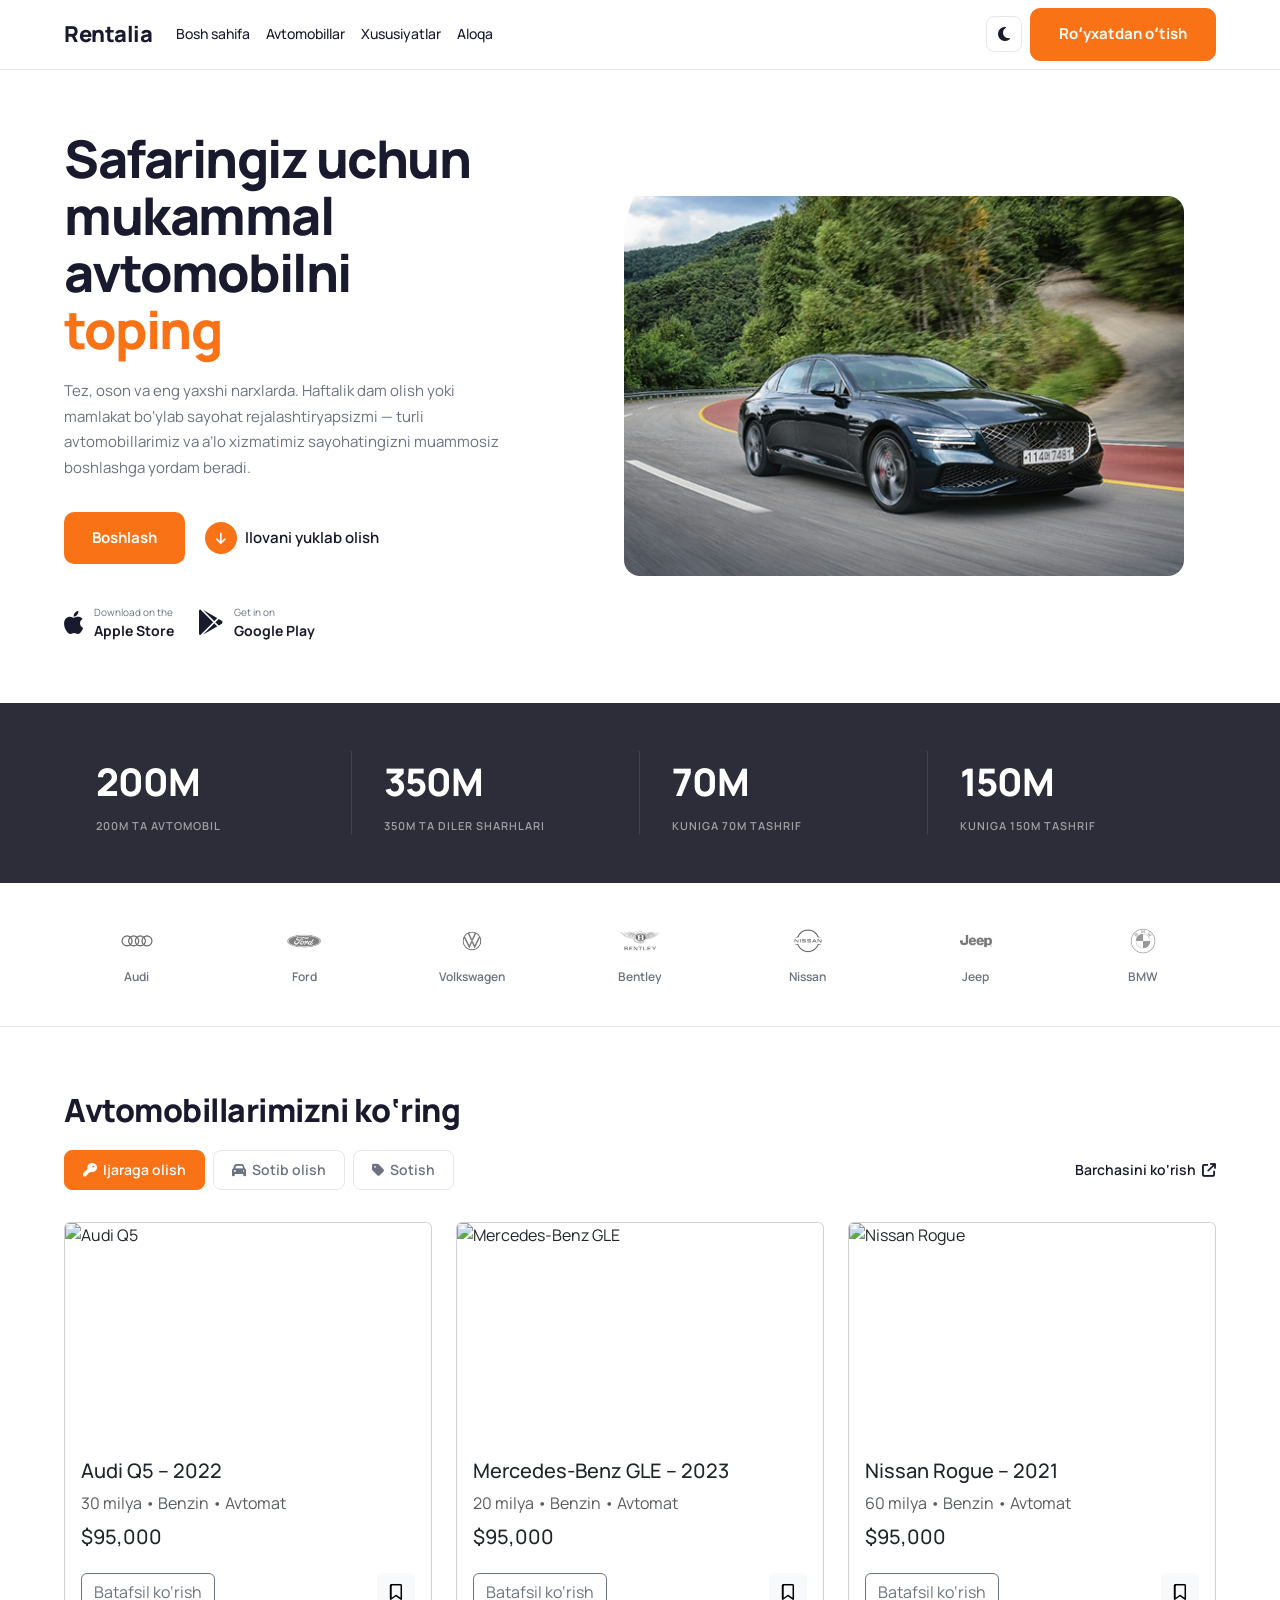
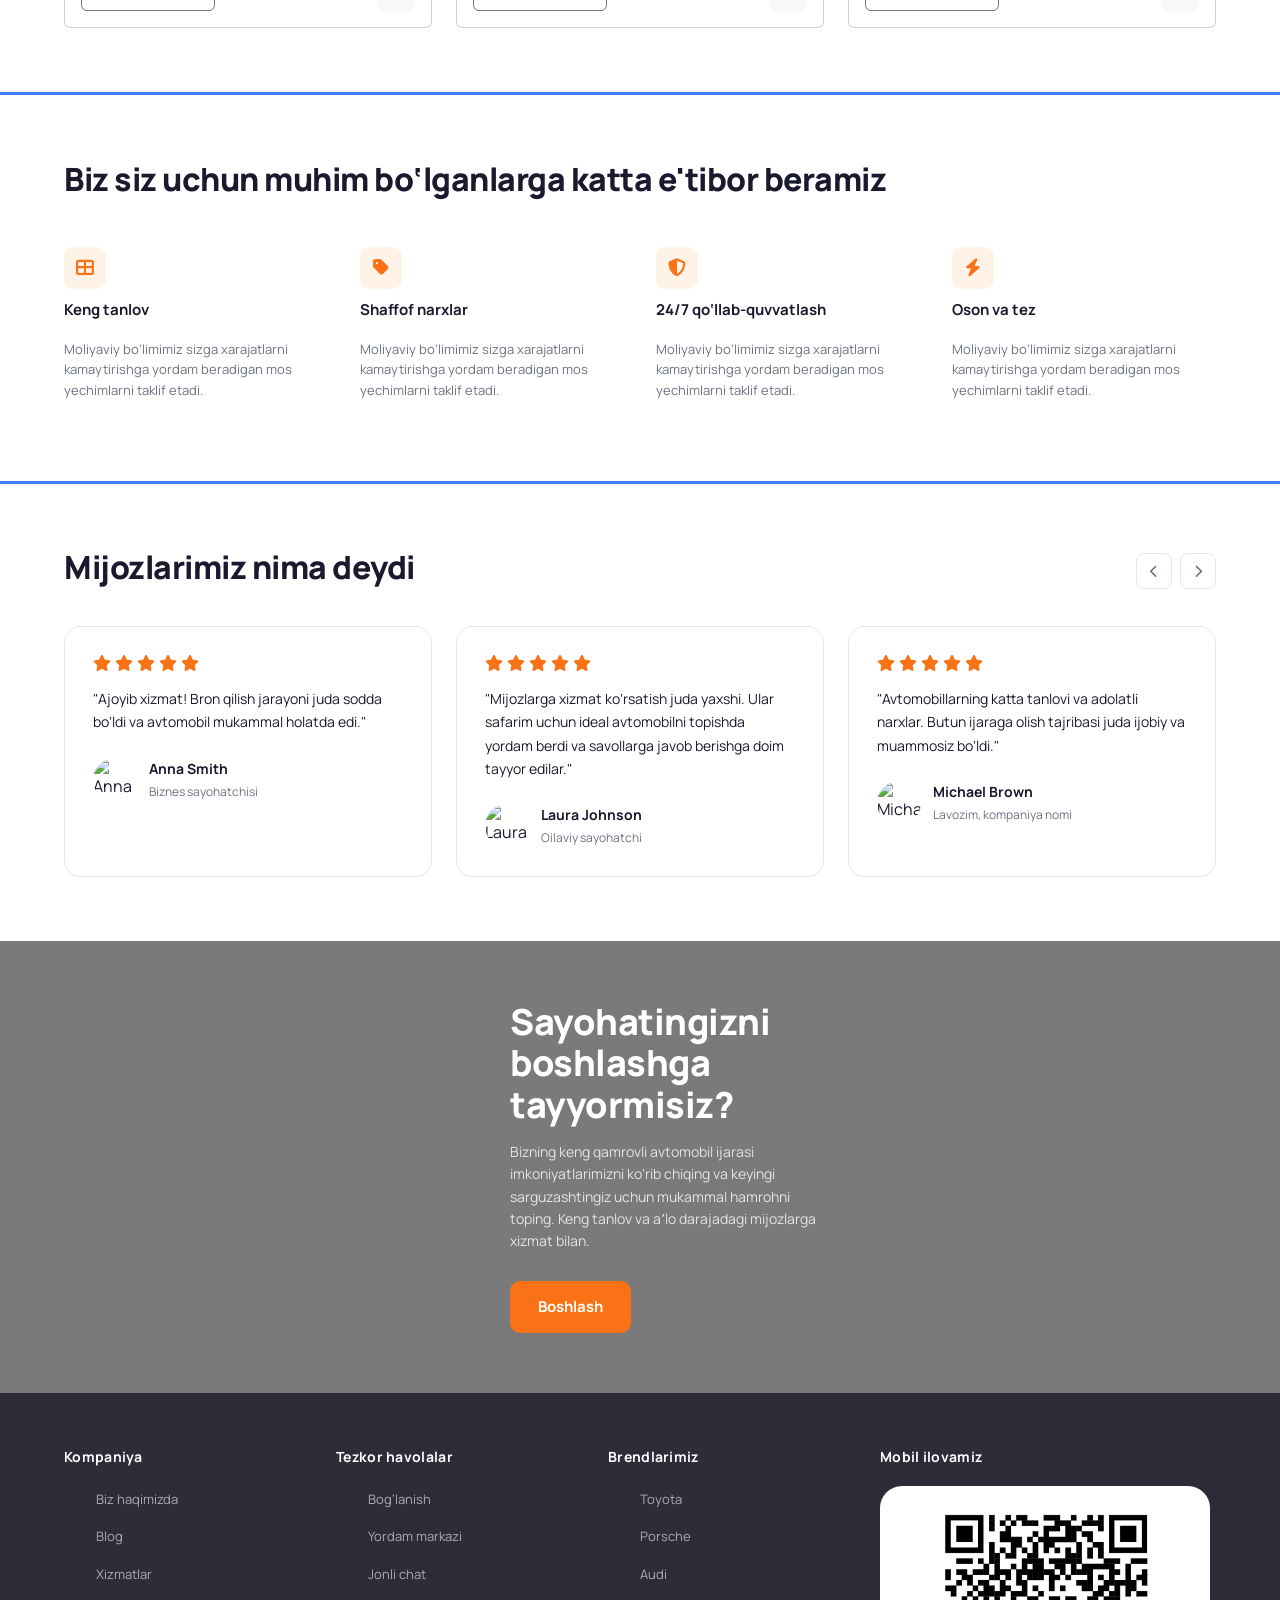
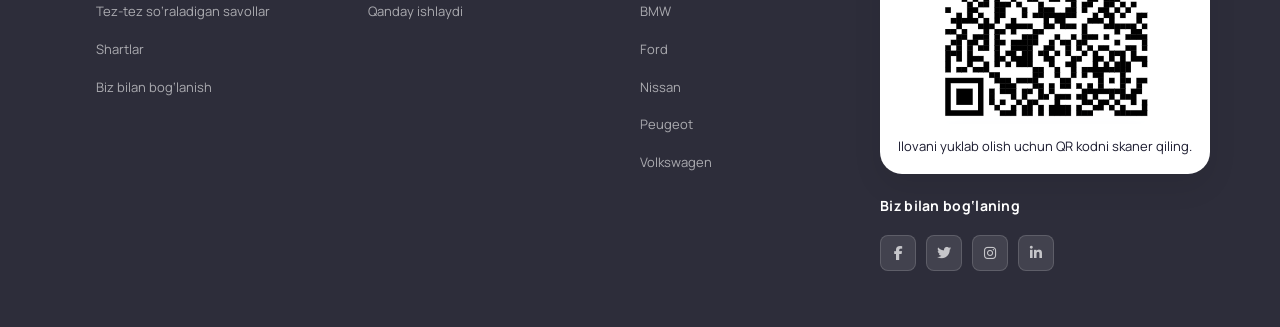
==== commit fce535fc: "Update index.html and add qr-code.png" ====
--- a/index.html
+++ b/index.html
@@ -535,7 +535,7 @@
       <div class="footer-col">
         <h4>Mobil ilovamiz</h4>
         <div class="footer-qr">
-          <img src="https://api.qrserver.com/v1/create-qr-code/?size=220x220&data=https://rentalia.uz"
+          <img src="./qr-code.png"
             alt="Ilovani yuklab olish uchun QR kod" data-bs-toggle="modal" data-bs-target="#qrModal" />
           <p>Ilovani yuklab olish uchun QR kodni skaner qiling.</p>
         </div>
